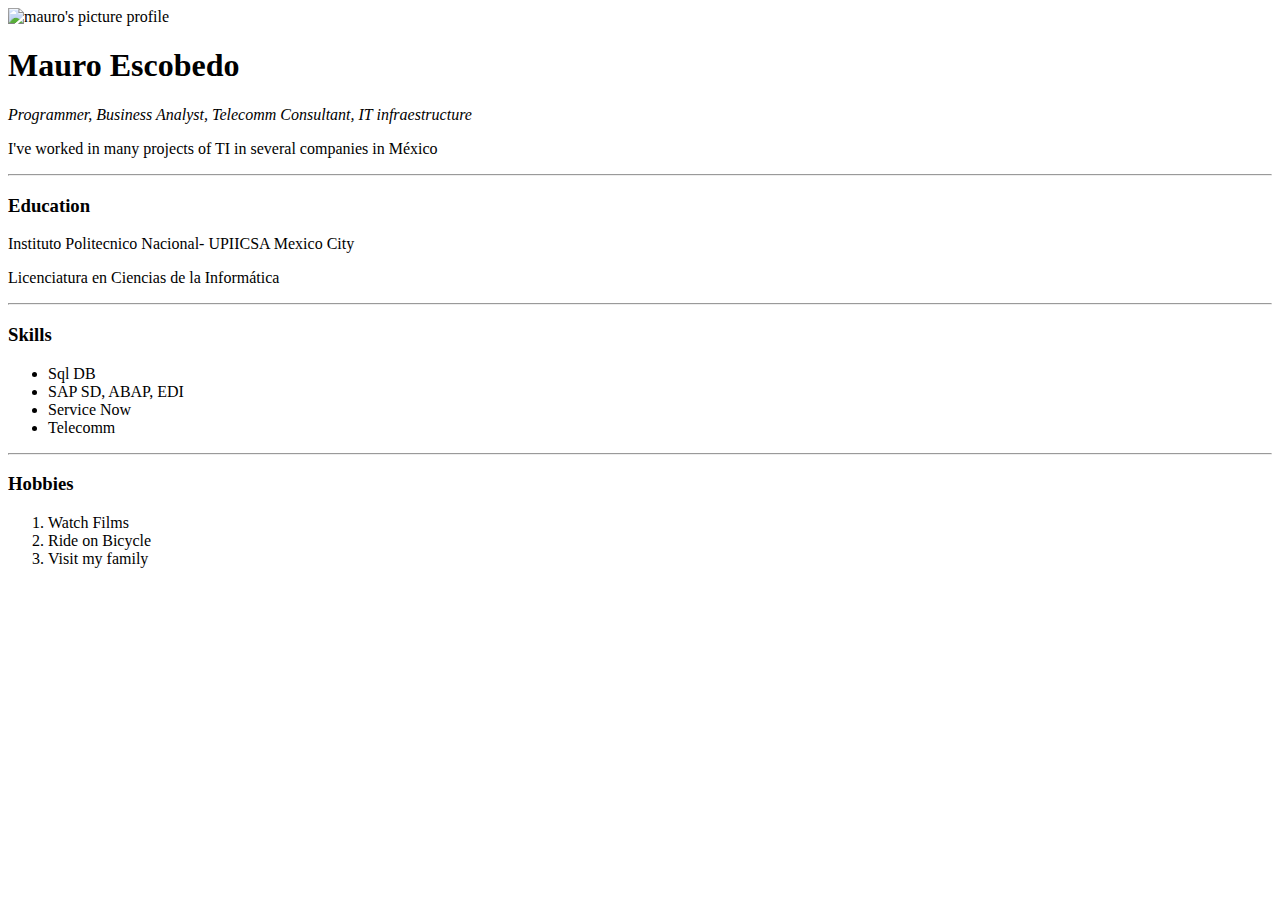
==== index.html @ 24da3cdf "files for cv" ====
<!DOCTYPE html>
<html lang="en" dir="ltr">

<head>
  <meta charset="utf-8">
  <title>Mauro's Personal Site</title>
</head>

<body>
  <img src="C:\Users\mauro\Desktop\Web Development\HTML-Personal Site\mau2-modified.png" alt="mauro's picture profile">
  <h1>Mauro Escobedo</h1>
  <p>
    <em>Programmer, Business Analyst, Telecomm Consultant, IT infraestructure</em>
  </p>
  <p>I've worked in many projects of TI in several companies in México</p>
  <hr>
  <h3>Education</h3>
  <p>Instituto Politecnico Nacional- UPIICSA Mexico City</p>
  <p>Licenciatura en Ciencias de la Informática</p>
  <hr>
  <h3>Skills</h3>
  <ul>
    <li>Sql DB</li>
    <li>SAP SD, ABAP, EDI</li>
    <li>Service Now</li>
    <li>Telecomm</li>

  </ul>
  <hr>
  <h3>Hobbies</h3>
  <ol>
    <li>Watch Films</li>
    <li>Ride on Bicycle</li>
    <li>Visit my family</li>
  </ol>

</body>

</html>
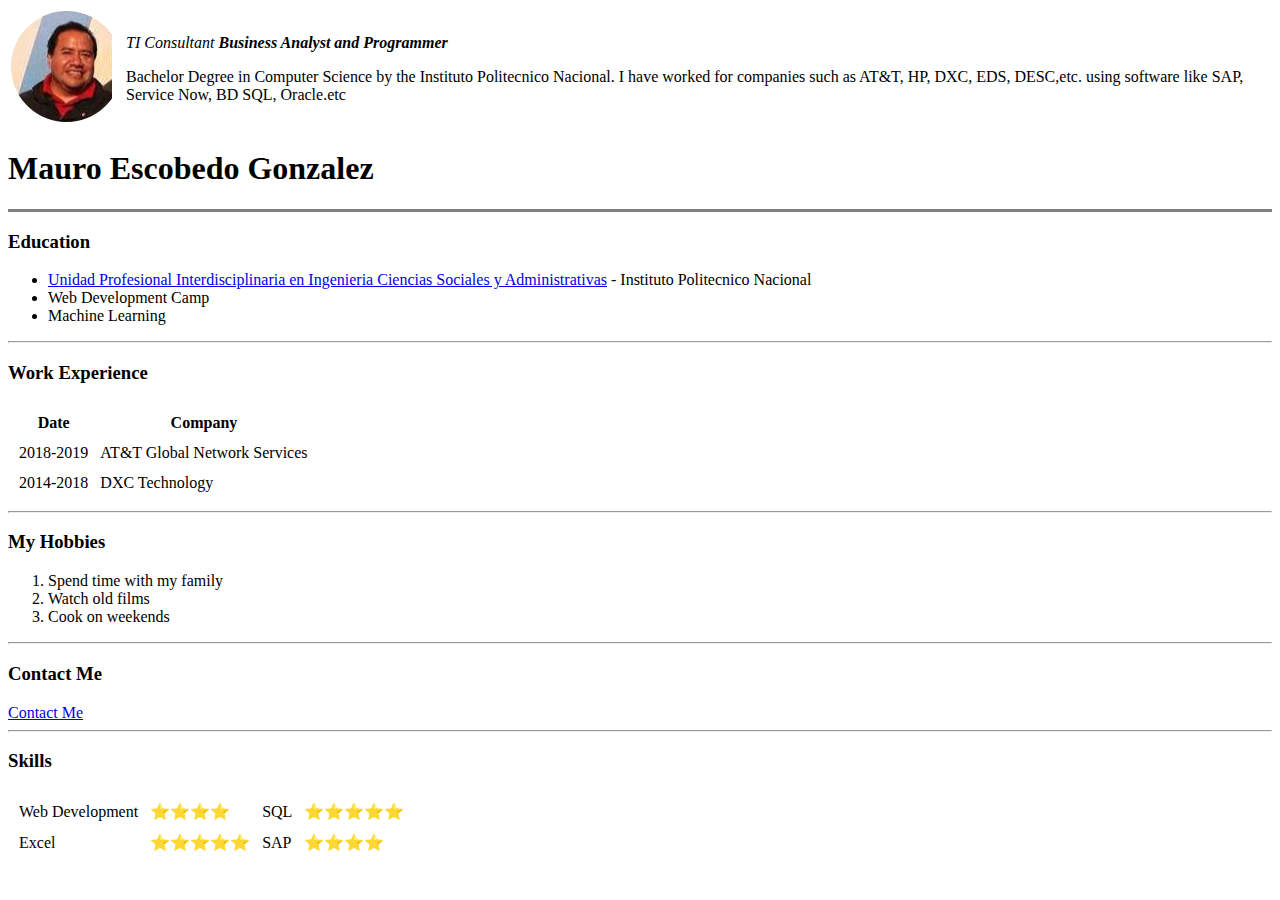
==== commit 4b363cd0: "Rename index1.html to index.html" ====
--- a/index.html
+++ b/index.html
@@ -7,32 +7,81 @@
 </head>
 
 <body>
-  <img src="C:\Users\mauro\Desktop\Web Development\HTML-Personal Site\mau2-modified.png" alt="mauro's picture profile">
-  <h1>Mauro Escobedo</h1>
-  <p>
-    <em>Programmer, Business Analyst, Telecomm Consultant, IT infraestructure</em>
-  </p>
-  <p>I've worked in many projects of TI in several companies in México</p>
+  <table>
+    <tr>
+      <td><img src="images/mau2-modified.png" alt="Mauro profile picture"></td>
+      <td>
+        <p><em>TI Consultant <strong>Business Analyst and Programmer</strong></em></p>
+        <p>Bachelor Degree in Computer Science by the Instituto Politecnico Nacional. I have worked for companies such as AT&T, HP, DXC, EDS, DESC,etc. using software
+          like SAP, Service Now, BD SQL, Oracle.etc </p>
+      </td>
+    </tr>
+  </table>
+
+  <h1>Mauro Escobedo Gonzalez</h1>
+
+
+  <hr size=3 noshade>
+  <h3>Education</h3>
+  <ul>
+    <li><a href="https://www.facebook.com/OficialUPIICSA/">Unidad Profesional Interdisciplinaria en Ingenieria Ciencias Sociales y Administrativas</a> - Instituto Politecnico Nacional</li>
+    <li>Web Development Camp</li>
+    <li>Machine Learning</li>
+  </ul>
+<hr>
+  <h3>Work Experience</h3>
+  <table cellspacing = 10>
+    <tr>
+      <th>Date</th>
+      <th>Company</th>
+    </tr>
+    <tr>
+      <td>2018-2019</td>
+      <td>AT&T Global Network Services</td>
+    </tr>
+    <tr>
+      <td>2014-2018</td>
+      <td>DXC Technology</td>
+    </tr>
+  </table>
   <hr>
-  <h3>Education</h3>
-  <p>Instituto Politecnico Nacional- UPIICSA Mexico City</p>
-  <p>Licenciatura en Ciencias de la Informática</p>
+  <h3>My Hobbies</h3>
+  <ol>
+    <li>Spend time with my family</li>
+    <li>Watch old films</li>
+    <li>Cook on weekends</li>
+  </ol>
   <hr>
+  <h3>Contact Me</h3>
+
+  <a href="contact.html">Contact Me</a>
+
+<hr>
   <h3>Skills</h3>
-  <ul>
-    <li>Sql DB</li>
-    <li>SAP SD, ABAP, EDI</li>
-    <li>Service Now</li>
-    <li>Telecomm</li>
 
-  </ul>
-  <hr>
-  <h3>Hobbies</h3>
-  <ol>
-    <li>Watch Films</li>
-    <li>Ride on Bicycle</li>
-    <li>Visit my family</li>
-  </ol>
+  <table cellspacing=10>
+
+    <tr>
+      <td>Web Development</td>
+      <td>⭐⭐⭐⭐</td>
+
+      <td>SQL</td>
+      <td>⭐⭐⭐⭐⭐</td>
+
+
+    </tr>
+
+    <tr>
+      <td>Excel</td>
+      <td>⭐⭐⭐⭐⭐</td>
+
+      <td>SAP</td>
+      <td>⭐⭐⭐⭐</td>
+
+    </tr>
+
+  </table>
+
 
 </body>
 
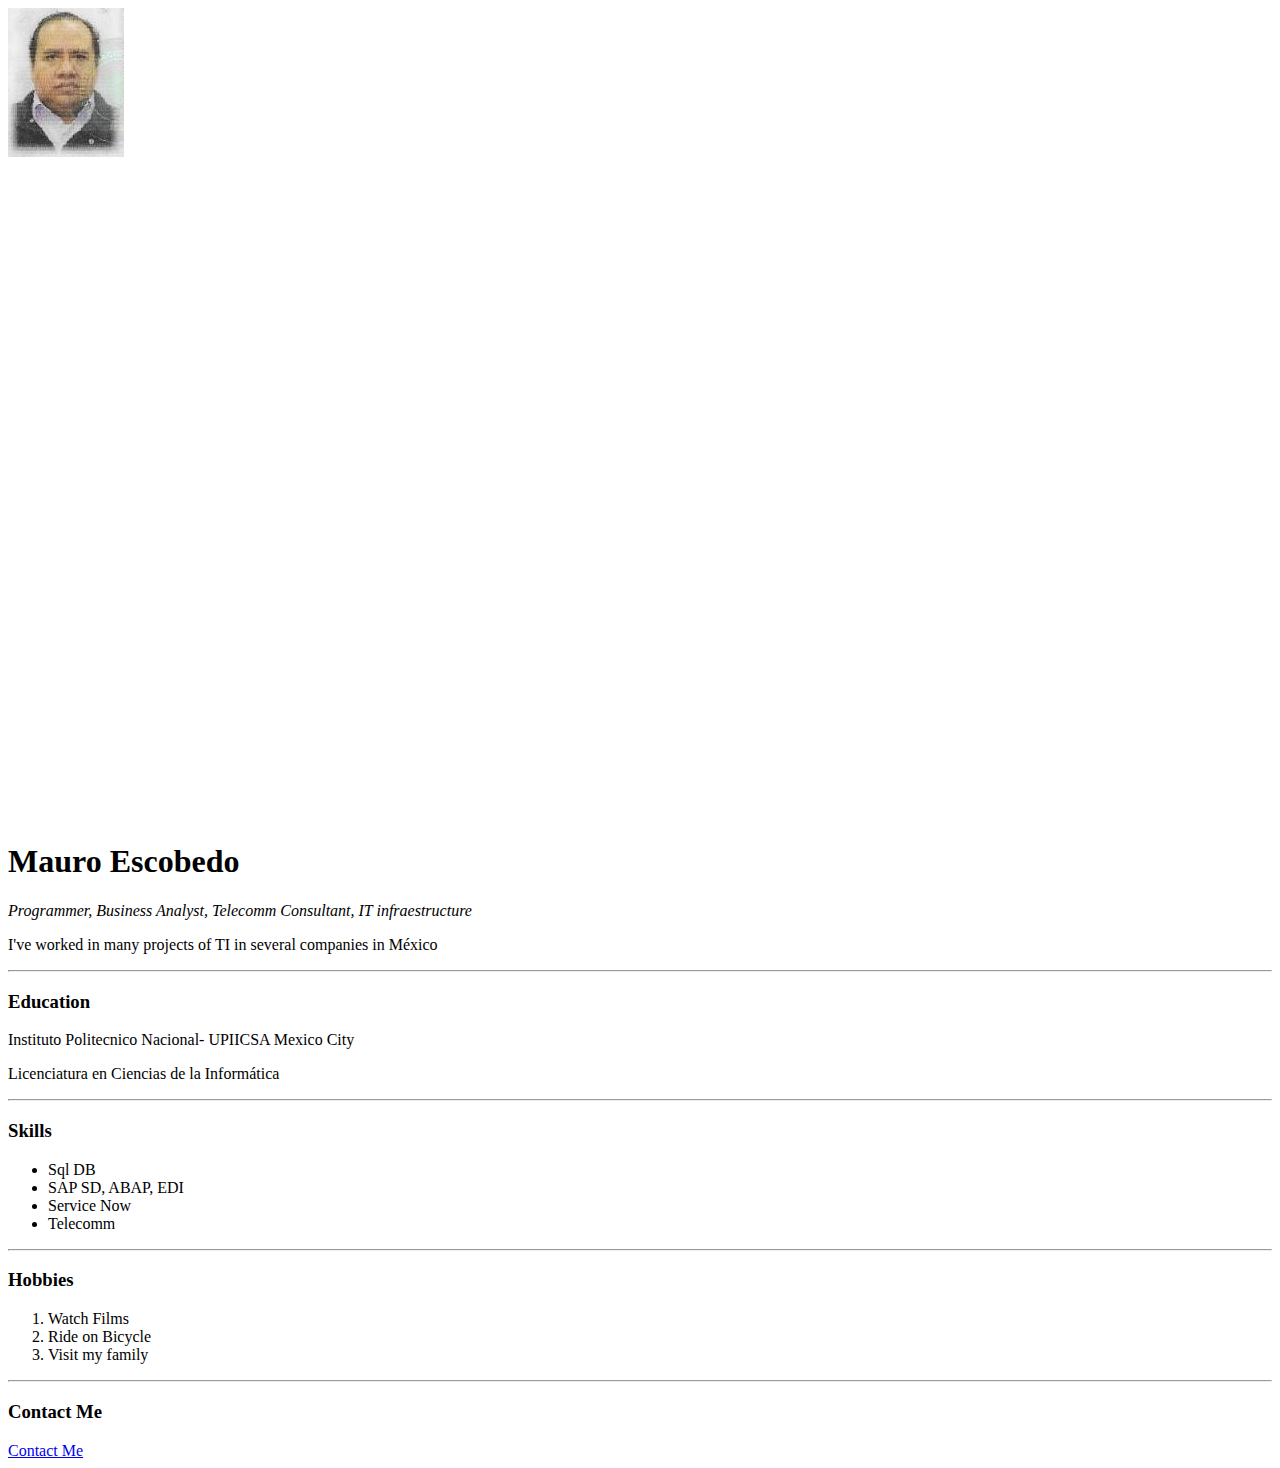
==== commit c4e2a88d: "update index.html" ====
--- a/index.html
+++ b/index.html
@@ -7,80 +7,35 @@
 </head>
 
 <body>
-  <table>
-    <tr>
-      <td><img src="images/mau2-modified.png" alt="Mauro profile picture"></td>
-      <td>
-        <p><em>TI Consultant <strong>Business Analyst and Programmer</strong></em></p>
-        <p>Bachelor Degree in Computer Science by the Instituto Politecnico Nacional. I have worked for companies such as AT&T, HP, DXC, EDS, DESC,etc. using software
-          like SAP, Service Now, BD SQL, Oracle.etc </p>
-      </td>
-    </tr>
-  </table>
+  <img src="images\mauro.png" alt="mauro's picture profile">
+  <h1>Mauro Escobedo</h1>
+  <p>
+    <em>Programmer, Business Analyst, Telecomm Consultant, IT infraestructure</em>
+  </p>
+  <p>I've worked in many projects of TI in several companies in México</p>
+  <hr>
+  <h3>Education</h3>
+  <p>Instituto Politecnico Nacional- UPIICSA Mexico City</p>
+  <p>Licenciatura en Ciencias de la Informática</p>
+  <hr>
+  <h3>Skills</h3>
+  <ul>
+    <li>Sql DB</li>
+    <li>SAP SD, ABAP, EDI</li>
+    <li>Service Now</li>
+    <li>Telecomm</li>
 
-  <h1>Mauro Escobedo Gonzalez</h1>
-
-
-  <hr size=3 noshade>
-  <h3>Education</h3>
-  <ul>
-    <li><a href="https://www.facebook.com/OficialUPIICSA/">Unidad Profesional Interdisciplinaria en Ingenieria Ciencias Sociales y Administrativas</a> - Instituto Politecnico Nacional</li>
-    <li>Web Development Camp</li>
-    <li>Machine Learning</li>
   </ul>
-<hr>
-  <h3>Work Experience</h3>
-  <table cellspacing = 10>
-    <tr>
-      <th>Date</th>
-      <th>Company</th>
-    </tr>
-    <tr>
-      <td>2018-2019</td>
-      <td>AT&T Global Network Services</td>
-    </tr>
-    <tr>
-      <td>2014-2018</td>
-      <td>DXC Technology</td>
-    </tr>
-  </table>
   <hr>
-  <h3>My Hobbies</h3>
+  <h3>Hobbies</h3>
   <ol>
-    <li>Spend time with my family</li>
-    <li>Watch old films</li>
-    <li>Cook on weekends</li>
+    <li>Watch Films</li>
+    <li>Ride on Bicycle</li>
+    <li>Visit my family</li>
   </ol>
   <hr>
   <h3>Contact Me</h3>
-
   <a href="contact.html">Contact Me</a>
-
-<hr>
-  <h3>Skills</h3>
-
-  <table cellspacing=10>
-
-    <tr>
-      <td>Web Development</td>
-      <td>⭐⭐⭐⭐</td>
-
-      <td>SQL</td>
-      <td>⭐⭐⭐⭐⭐</td>
-
-
-    </tr>
-
-    <tr>
-      <td>Excel</td>
-      <td>⭐⭐⭐⭐⭐</td>
-
-      <td>SAP</td>
-      <td>⭐⭐⭐⭐</td>
-
-    </tr>
-
-  </table>
 
 
 </body>
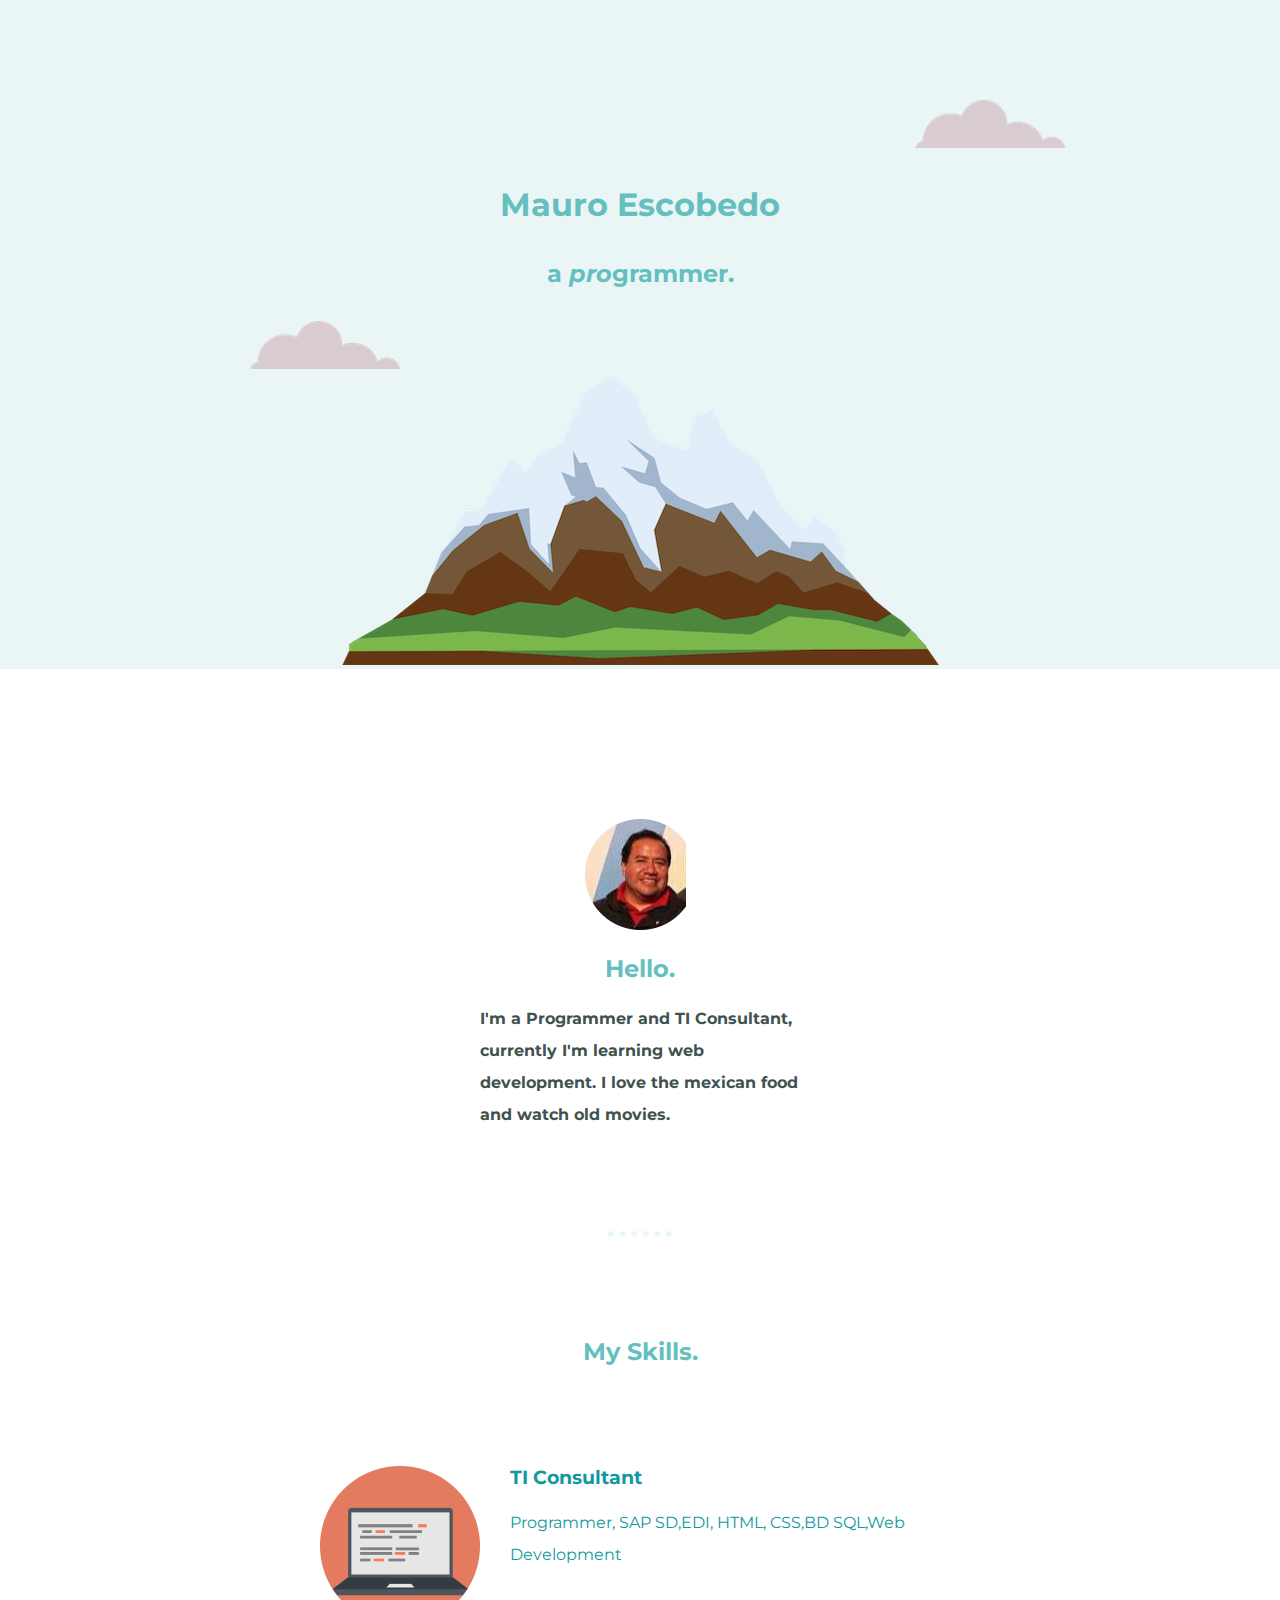
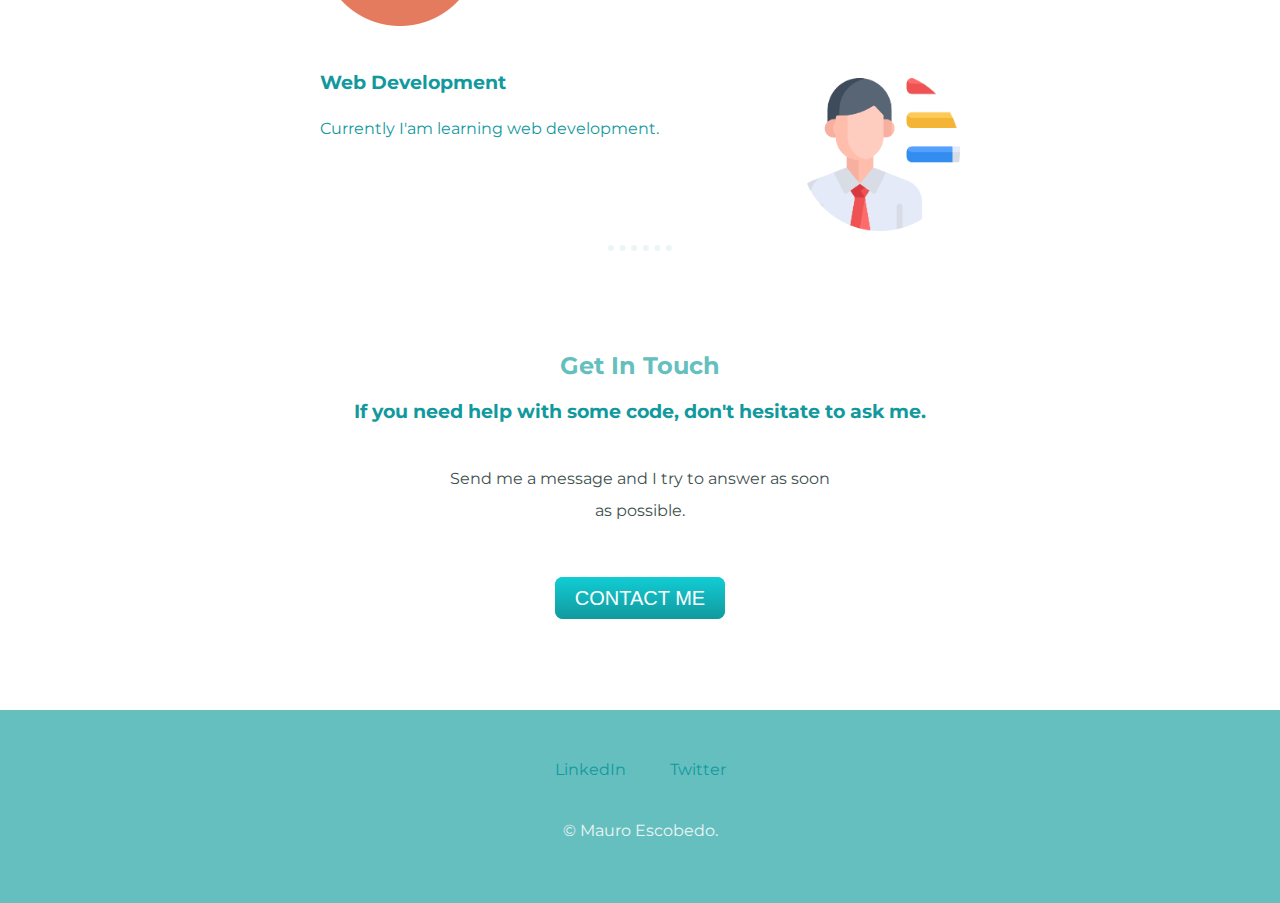
==== commit 9ff1f901: "last changes" ====
--- a/index.html
+++ b/index.html
@@ -3,39 +3,64 @@
 
 <head>
   <meta charset="utf-8">
-  <title>Mauro's Personal Site</title>
+  <title>Mauro Escobedo</title>
+  <link rel="stylesheet" href="css/styles.css">
+  <link rel="icon" href="favicon.ico">
+  <link rel="preconnect" href="https://fonts.googleapis.com">
+  <link rel="preconnect" href="https://fonts.gstatic.com" crossorigin>
+  <link href="https://fonts.googleapis.com/css2?family=Merriweather&family=Montserrat&family=Sacramento&display=swap" rel="stylesheet">
 </head>
 
 <body>
-  <img src="images\mauro.png" alt="mauro's picture profile">
-  <h1>Mauro Escobedo</h1>
-  <p>
-    <em>Programmer, Business Analyst, Telecomm Consultant, IT infraestructure</em>
-  </p>
-  <p>I've worked in many projects of TI in several companies in México</p>
-  <hr>
-  <h3>Education</h3>
-  <p>Instituto Politecnico Nacional- UPIICSA Mexico City</p>
-  <p>Licenciatura en Ciencias de la Informática</p>
-  <hr>
-  <h3>Skills</h3>
-  <ul>
-    <li>Sql DB</li>
-    <li>SAP SD, ABAP, EDI</li>
-    <li>Service Now</li>
-    <li>Telecomm</li>
 
-  </ul>
-  <hr>
-  <h3>Hobbies</h3>
-  <ol>
-    <li>Watch Films</li>
-    <li>Ride on Bicycle</li>
-    <li>Visit my family</li>
-  </ol>
-  <hr>
-  <h3>Contact Me</h3>
-  <a href="contact.html">Contact Me</a>
+  <div class="top-container">
+
+    <img class="top-cloud" src="images/cloud.png" alt="cloud-img">
+    <h1>Mauro Escobedo</h1>
+    <h2>a <em><span style="color:#66BFBF; ">pro</span></em>grammer.</h2>
+    <img class="bottom-cloud" src="images/cloud.png" alt="cloud-img">
+    <img src="images/mountain.png" alt="cloud-img">
+
+  </div>
+  <div class="middle-container">
+      <div class="profile">
+        <img src="images/mauro.png" alt="mauro-img">
+        <h2>Hello.</h2>
+        <p class="intro">I'm a Programmer and TI Consultant, currently I'm learning web development. I love the mexican food and watch old movies.</p>
+      </div>
+      <hr>
+      <div class="skills">
+        <h2>My Skills.</h2>
+        <div class="skill-row">
+          <img class="skill1-img" src="images/computer-modified.png" alt="skills-img">
+          <h3 class="skill-txt">TI Consultant</h3>
+          <p class="skill-txt">Programmer, SAP SD,EDI, HTML, CSS,BD SQL,Web Development</p>
+        </div>
+        <div class="skill-row">
+          <img class="skill2-img" src="images/skills-modified.png" alt="skill-img">
+          <h3 class="skill-txt">Web Development</h3>
+          <p class="skill-txt">Currently I'am learning web development.</p>
+        </div>
+      </div>
+      <hr>
+      <div class="contact-me">
+        <h2>Get In Touch</h2>
+        <h3>If you need help with some code, don't hesitate to ask me.</h3>
+        <p class="contact-message">Send me a message and I try to answer as soon as possible.</p>
+        <a class="btn" href="mailto:meg544@yahoo.com.mx">CONTACT ME</a>
+      </div>
+    </div>
+
+
+    <div class="bottom-container">
+      <a class="footer-link" href="https://www.linkedin.com/">LinkedIn</a>
+      <a class="footer-link" href="https://twitter.com/">Twitter</a>
+
+      <p class="copyright">© Mauro Escobedo.</p>
+    </div>
+
+
+
 
 
 </body>
--- a/css/styles.css
+++ b/css/styles.css
@@ -0,0 +1,158 @@
+body {
+  margin: 0 0 0 0;
+  text-align: center;
+  font-family: Montserrat;
+  color: #40514E;
+}
+
+hr {
+  margin: 100px auto;
+  border-top: dotted 6px #EAF6F6;
+  border-style: dotted none none none;
+  width: 5%;
+}
+
+.top-container {
+  background-color: #EAF6F6;
+  position: relative;
+}
+
+.intro {
+  width: 25%;
+  text-align: left;
+  margin: auto;
+  line-height: 2;
+  font-weight: bold;
+}
+
+.middle-container {
+
+  position: relative;
+  padding-top: 50px;
+}
+
+.bottom-container {
+
+  padding: 50px 0 20px;
+  background-color: #66BFBF;
+}
+
+.top-cloud {
+ position:relative;
+left: 350px;
+padding-top: 100px;
+}
+
+.profile {
+  padding-top: 100px;
+}
+
+.bottom-cloud {
+  position: absolute;
+  left: 250px;
+  bottom: 300px;
+}
+
+.name {
+  font-family: Sacramento;
+  font-size: 90px;
+}
+
+h1 {
+  color: #66BFBF;
+  line-height: 2;
+}
+
+h2 {
+  color: #66BFBF;
+  
+  }
+
+h3 {
+  color: #11999E;
+}
+
+.footer-link {
+  color: #11999E;
+}
+
+.skill-row {
+  width: 50%;
+  margin: 100px auto;
+}
+
+.skill1-img {
+  margin: auto;
+  width: 25%;
+  float: left;
+  margin-right: 30px;
+}
+
+.skill2-img {
+  margin: auto;
+  width: 25%;
+  float: right;
+  margin-left: 30px;
+}
+
+.skill-txt {
+  text-align: left;
+  color: #11999E;
+}
+
+.btn {
+  background: #11cdd4;
+  background-image: -webkit-linear-gradient(top, #11cdd4, #11999e);
+  background-image: -moz-linear-gradient(top, #11cdd4, #11999e);
+  background-image: -ms-linear-gradient(top, #11cdd4, #11999e);
+  background-image: -o-linear-gradient(top, #11cdd4, #11999e);
+  background-image: linear-gradient(to bottom, #11cdd4, #11999e);
+  -webkit-border-radius: 8;
+  -moz-border-radius: 8;
+  border-radius: 8px;
+  font-family: Arial;
+  color: #ffffff;
+  font-size: 20px;
+  padding: 10px 20px 10px 20px;
+  text-decoration: none;
+  margin-top: 100px;
+}
+
+.btn:hover {
+  background: #30e3cb;
+  background-image: -webkit-linear-gradient(top, #30e3cb, #2bc4ad);
+  background-image: -moz-linear-gradient(top, #30e3cb, #2bc4ad);
+  background-image: -ms-linear-gradient(top, #30e3cb, #2bc4ad);
+  background-image: -o-linear-gradient(top, #30e3cb, #2bc4ad);
+  background-image: linear-gradient(to bottom, #30e3cb, #2bc4ad);
+  text-decoration: none;
+}
+
+.contact-me {
+  margin: auto auto 100px auto;
+}
+
+.contact-message {
+  margin: 40px auto 60px auto;
+  width: 30%;
+}
+
+.copyright {
+  color: #EAF6F6;
+  padding: 20px 0;
+}
+
+p {
+  line-height: 2;
+}
+
+a {
+  color: #11999E;
+  font-family: Montserrat, sans-serif;
+  margin: 10px 20px;
+  text-decoration: none;
+}
+
+a:hover {
+  color: #EAF6F6;
+}
